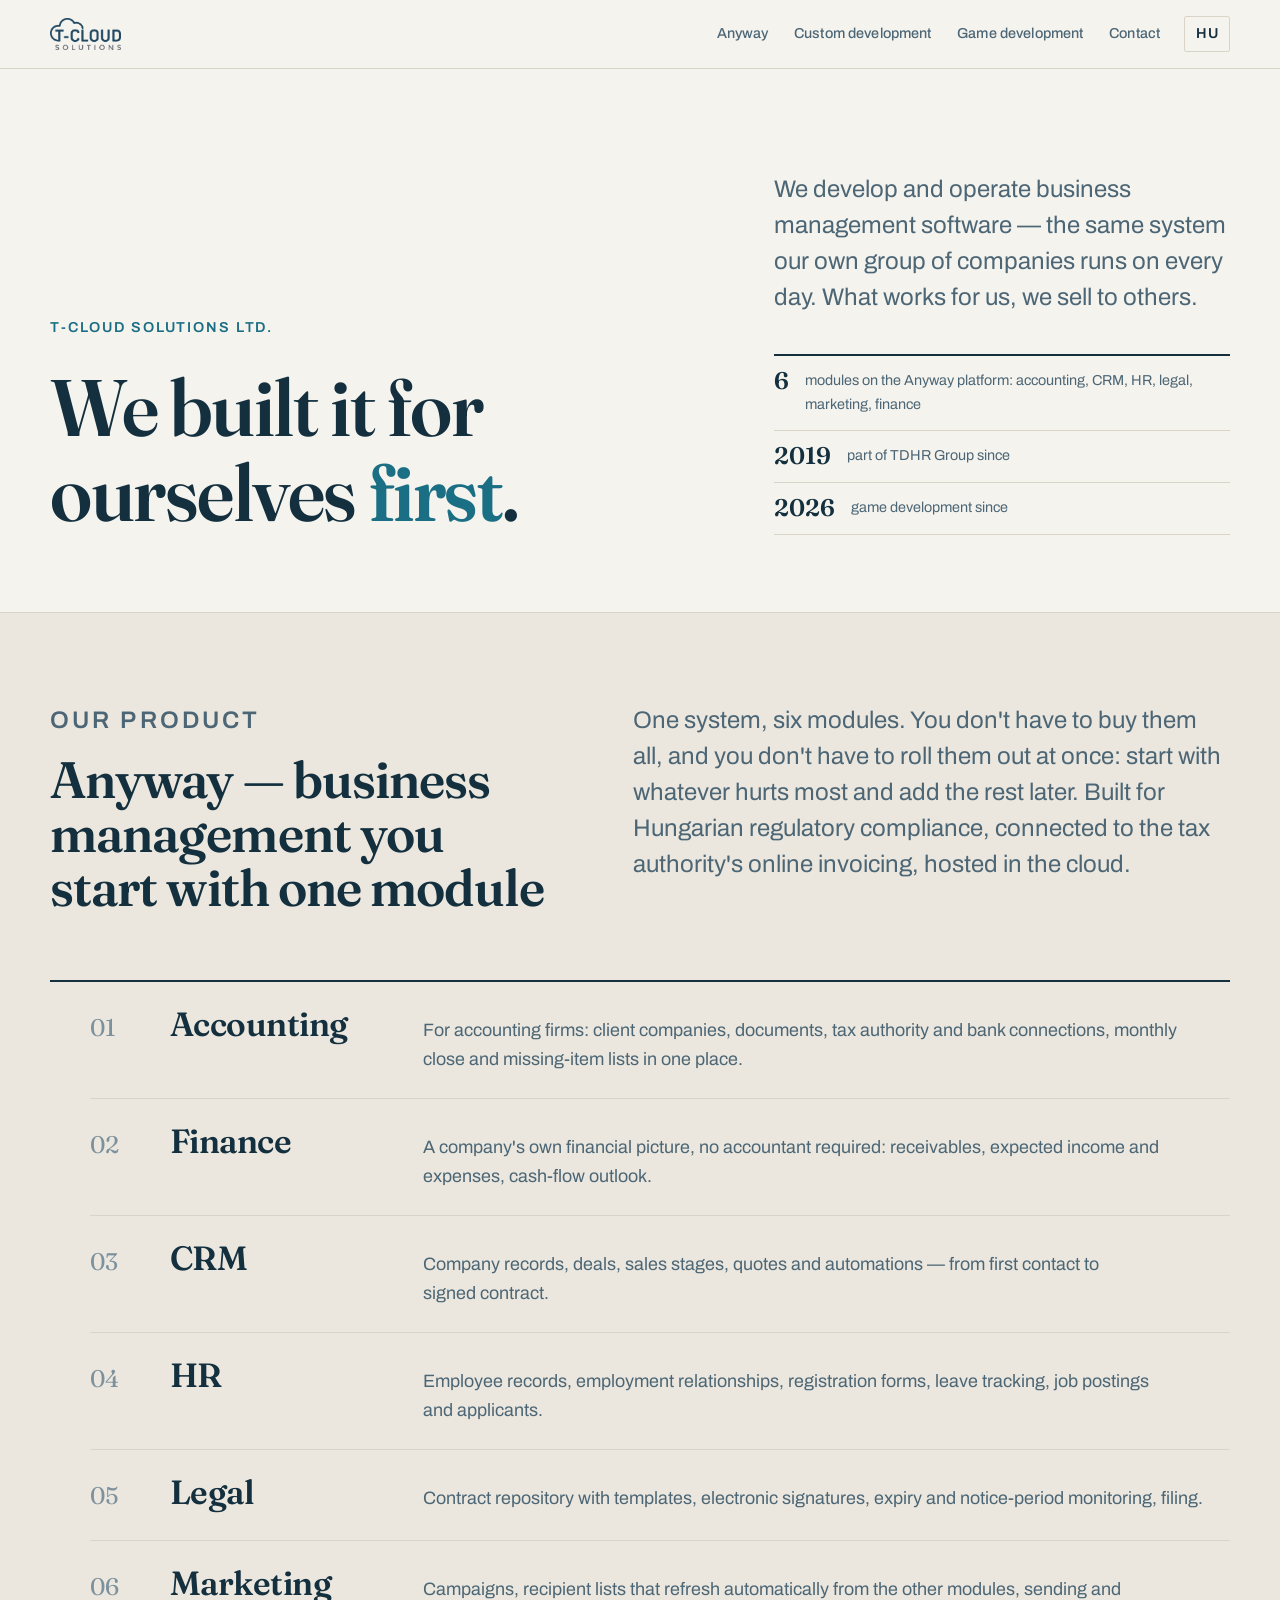
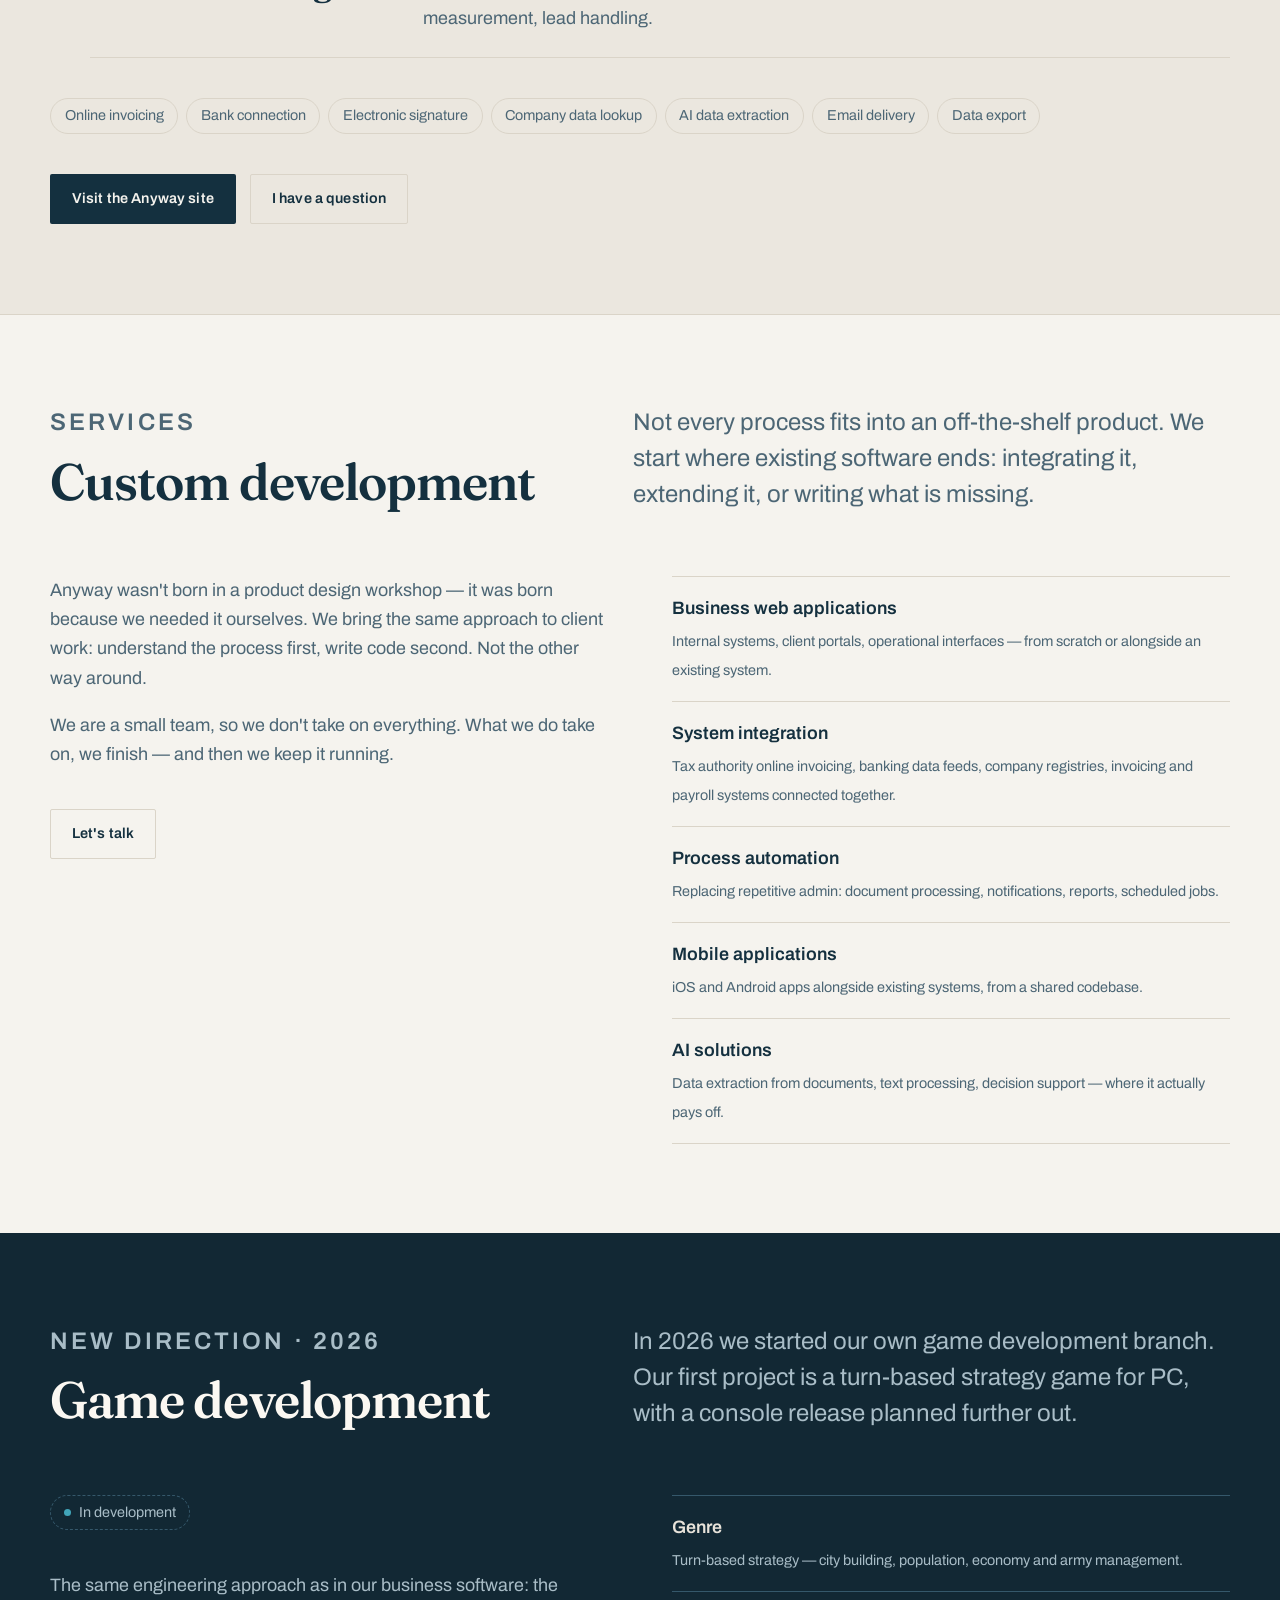
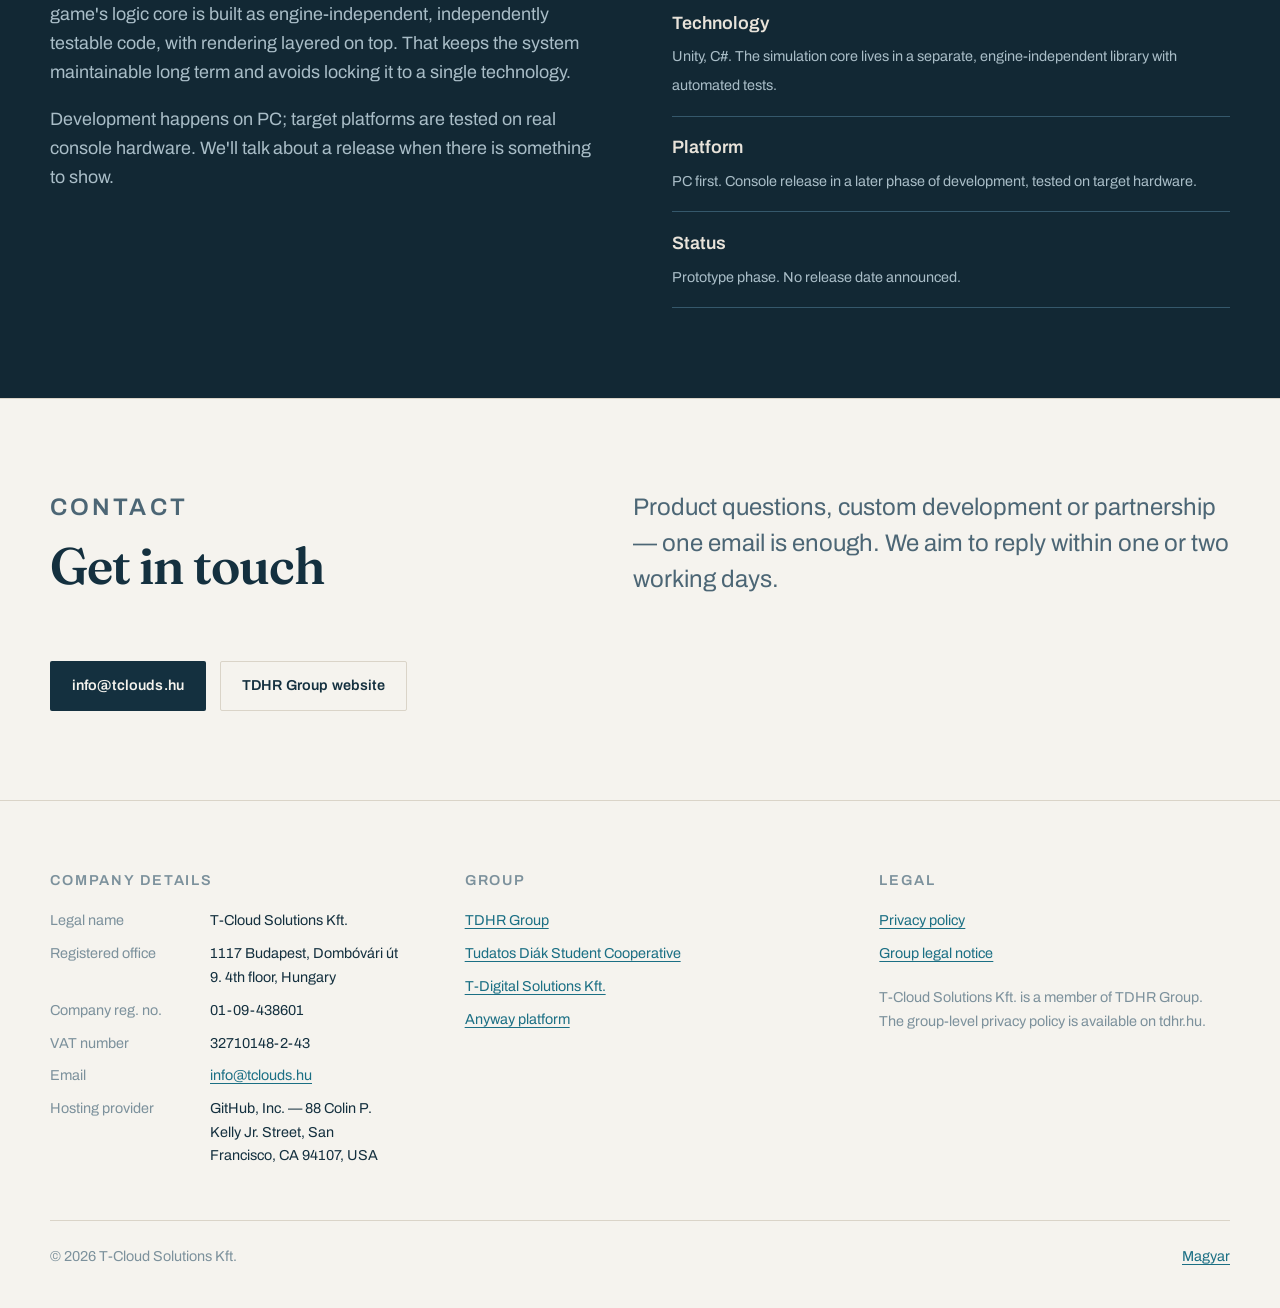
==== en/index.html @ fb80cbec "feat: tclouds.hu — T-Cloud Solutions ketnyelvu bemutatkozo oldal Statikus HU/EN oldal, build es fugg" ====
<!doctype html>
<html lang="en">
<head>
<meta charset="utf-8">
<meta name="viewport" content="width=device-width, initial-scale=1">

<title>T-Cloud Solutions Ltd. — software and game development</title>
<meta name="description" content="Developer and operator of Anyway, a modular business management platform. Custom business software, system integration, and game development since 2026.">

<link rel="canonical" href="https://tclouds.hu/en/">
<link rel="alternate" hreflang="hu" href="https://tclouds.hu/">
<link rel="alternate" hreflang="en" href="https://tclouds.hu/en/">
<link rel="alternate" hreflang="x-default" href="https://tclouds.hu/">

<meta property="og:type" content="website">
<meta property="og:locale" content="en_GB">
<meta property="og:url" content="https://tclouds.hu/en/">
<meta property="og:title" content="T-Cloud Solutions Ltd. — software and game development">
<meta property="og:description" content="Developer and operator of Anyway, a modular business management platform.">
<meta property="og:image" content="https://tclouds.hu/assets/t-cloud.png">
<meta name="twitter:card" content="summary">

<link rel="icon" href="../assets/t-cloud.png">
<meta name="theme-color" content="#14303F">

<link rel="preconnect" href="https://fonts.googleapis.com">
<link rel="preconnect" href="https://fonts.gstatic.com" crossorigin>
<link href="https://fonts.googleapis.com/css2?family=Archivo:wght@400;500;600&family=Fraunces:opsz,wght@9..144,400;9..144,600&display=swap" rel="stylesheet">
<link rel="stylesheet" href="../assets/style.css">

<script type="application/ld+json">
{
  "@context": "https://schema.org",
  "@type": "Organization",
  "name": "T-Cloud Solutions Kft.",
  "url": "https://tclouds.hu/",
  "logo": "https://tclouds.hu/assets/t-cloud.png",
  "description": "Developer and operator of Anyway, a modular business management platform. Custom business software, system integration and game development.",
  "vatID": "32710148-2-43",
  "address": {
    "@type": "PostalAddress",
    "streetAddress": "Dombóvári út 9. 4th floor",
    "addressLocality": "Budapest",
    "postalCode": "1117",
    "addressCountry": "HU"
  },
  "parentOrganization": { "@type": "Organization", "name": "TDHR Group", "url": "https://tdhr.hu/" },
  "makesOffer": [
    { "@type": "Offer", "itemOffered": { "@type": "SoftwareApplication", "name": "Anyway", "applicationCategory": "BusinessApplication", "url": "https://anyway.hu/" } }
  ]
}
</script>
</head>
<body>

<a class="skip" href="#main">Skip to content</a>

<header class="top">
  <div class="shell top__in">
    <a class="mark" href="../" aria-label="T-Cloud Solutions — home">
      <img src="../assets/t-cloud.png" alt="T-Cloud Solutions">
    </a>
    <nav class="nav" aria-label="Main navigation">
      <a href="#anyway">Anyway</a>
      <a href="#custom">Custom development</a>
      <a href="#games">Game development</a>
      <a href="#contact">Contact</a>
    </nav>
    <a class="lang" href="../" hreflang="hu" lang="hu">HU</a>
  </div>
</header>

<main id="main">

  <!-- ---------- hero ---------- -->
  <section class="hero">
    <div class="shell hero__grid">
      <div class="rise">
        <p class="eyebrow">T-Cloud Solutions Ltd.</p>
        <h1>We built it for<br>ourselves <em>first</em>.</h1>
      </div>
      <div class="rise">
        <p class="hero__lead">
          We develop and operate business management software — the same system
          our own group of companies runs on every day. What works for us, we
          sell to others.
        </p>
        <ul class="hero__facts">
          <li><b>6</b><span>modules on the Anyway platform: accounting, CRM, HR, legal, marketing, finance</span></li>
          <li><b>2019</b><span>part of TDHR Group since</span></li>
          <li><b>2026</b><span>game development since</span></li>
        </ul>
      </div>
    </div>
  </section>

  <!-- ---------- Anyway ---------- -->
  <section class="band band--sunk" id="anyway">
    <div class="shell">
      <div class="head">
        <div>
          <p class="tag">Our product</p>
          <h2>Anyway — business management you start with one module</h2>
        </div>
        <p>
          One system, six modules. You don't have to buy them all, and you don't
          have to roll them out at once: start with whatever hurts most and add
          the rest later. Built for Hungarian regulatory compliance, connected to
          the tax authority's online invoicing, hosted in the cloud.
        </p>
      </div>

      <ol class="index" role="list">
        <li class="row">
          <span class="row__no">01</span>
          <h3 class="row__name">Accounting</h3>
          <p class="row__desc">For accounting firms: client companies, documents, tax authority and bank connections, monthly close and missing-item lists in one place.</p>
        </li>
        <li class="row">
          <span class="row__no">02</span>
          <h3 class="row__name">Finance</h3>
          <p class="row__desc">A company's own financial picture, no accountant required: receivables, expected income and expenses, cash-flow outlook.</p>
        </li>
        <li class="row">
          <span class="row__no">03</span>
          <h3 class="row__name">CRM</h3>
          <p class="row__desc">Company records, deals, sales stages, quotes and automations — from first contact to signed contract.</p>
        </li>
        <li class="row">
          <span class="row__no">04</span>
          <h3 class="row__name">HR</h3>
          <p class="row__desc">Employee records, employment relationships, registration forms, leave tracking, job postings and applicants.</p>
        </li>
        <li class="row">
          <span class="row__no">05</span>
          <h3 class="row__name">Legal</h3>
          <p class="row__desc">Contract repository with templates, electronic signatures, expiry and notice-period monitoring, filing.</p>
        </li>
        <li class="row">
          <span class="row__no">06</span>
          <h3 class="row__name">Marketing</h3>
          <p class="row__desc">Campaigns, recipient lists that refresh automatically from the other modules, sending and measurement, lead handling.</p>
        </li>
      </ol>

      <div class="chips" aria-label="Add-ons">
        <span class="chip">Online invoicing</span>
        <span class="chip">Bank connection</span>
        <span class="chip">Electronic signature</span>
        <span class="chip">Company data lookup</span>
        <span class="chip">AI data extraction</span>
        <span class="chip">Email delivery</span>
        <span class="chip">Data export</span>
      </div>

      <div class="acts">
        <a class="btn btn--solid" href="https://anyway.hu/">Visit the Anyway site</a>
        <a class="btn btn--ghost" href="#contact">I have a question</a>
      </div>
    </div>
  </section>

  <!-- ---------- custom development ---------- -->
  <section class="band" id="custom">
    <div class="shell">
      <div class="head">
        <div>
          <p class="tag">Services</p>
          <h2>Custom development</h2>
        </div>
        <p>
          Not every process fits into an off-the-shelf product. We start where
          existing software ends: integrating it, extending it, or writing what
          is missing.
        </p>
      </div>

      <div class="split">
        <div class="prose">
          <p>
            Anyway wasn't born in a product design workshop — it was born because
            we needed it ourselves. We bring the same approach to client work:
            understand the process first, write code second. Not the other way
            around.
          </p>
          <p>
            We are a small team, so we don't take on everything. What we do take
            on, we finish — and then we keep it running.
          </p>
          <div class="acts">
            <a class="btn btn--ghost" href="#contact">Let's talk</a>
          </div>
        </div>

        <ul class="lines" role="list">
          <li>
            <strong>Business web applications</strong>
            <span>Internal systems, client portals, operational interfaces — from scratch or alongside an existing system.</span>
          </li>
          <li>
            <strong>System integration</strong>
            <span>Tax authority online invoicing, banking data feeds, company registries, invoicing and payroll systems connected together.</span>
          </li>
          <li>
            <strong>Process automation</strong>
            <span>Replacing repetitive admin: document processing, notifications, reports, scheduled jobs.</span>
          </li>
          <li>
            <strong>Mobile applications</strong>
            <span>iOS and Android apps alongside existing systems, from a shared codebase.</span>
          </li>
          <li>
            <strong>AI solutions</strong>
            <span>Data extraction from documents, text processing, decision support — where it actually pays off.</span>
          </li>
        </ul>
      </div>
    </div>
  </section>

  <!-- ---------- game development ---------- -->
  <section class="band band--dark" id="games">
    <div class="shell">
      <div class="head">
        <div>
          <p class="tag">New direction &middot; 2026</p>
          <h2>Game development</h2>
        </div>
        <p>
          In 2026 we started our own game development branch. Our first project
          is a turn-based strategy game for PC, with a console release planned
          further out.
        </p>
      </div>

      <div class="split">
        <div class="prose">
          <p class="wip">In development</p>
          <p>
            The same engineering approach as in our business software: the game's
            logic core is built as engine-independent, independently testable
            code, with rendering layered on top. That keeps the system
            maintainable long term and avoids locking it to a single technology.
          </p>
          <p>
            Development happens on PC; target platforms are tested on real console
            hardware. We'll talk about a release when there is something to show.
          </p>
        </div>

        <ul class="lines" role="list">
          <li>
            <strong>Genre</strong>
            <span>Turn-based strategy — city building, population, economy and army management.</span>
          </li>
          <li>
            <strong>Technology</strong>
            <span>Unity, C#. The simulation core lives in a separate, engine-independent library with automated tests.</span>
          </li>
          <li>
            <strong>Platform</strong>
            <span>PC first. Console release in a later phase of development, tested on target hardware.</span>
          </li>
          <li>
            <strong>Status</strong>
            <span>Prototype phase. No release date announced.</span>
          </li>
        </ul>
      </div>
    </div>
  </section>

  <!-- ---------- contact ---------- -->
  <section class="band" id="contact">
    <div class="shell">
      <div class="head">
        <div>
          <p class="tag">Contact</p>
          <h2>Get in touch</h2>
        </div>
        <p>
          Product questions, custom development or partnership — one email is
          enough. We aim to reply within one or two working days.
        </p>
      </div>
      <div class="acts" style="margin-top:0">
        <a class="btn btn--solid" href="mailto:info@tclouds.hu">info@tclouds.hu</a>
        <a class="btn btn--ghost" href="https://tdhr.hu/en">TDHR Group website</a>
      </div>
    </div>
  </section>

</main>

<!-- ---------- footer ---------- -->
<footer class="foot">
  <div class="shell">
    <div class="foot__grid">

      <section>
        <h3>Company details</h3>
        <dl class="dl">
          <div><dt>Legal name</dt><dd>T-Cloud Solutions Kft.</dd></div>
          <div><dt>Registered office</dt><dd>1117 Budapest, Dombóvári út 9. 4th floor, Hungary</dd></div>
          <div><dt>Company reg. no.</dt><dd>01-09-438601</dd></div>
          <div><dt>VAT number</dt><dd>32710148-2-43</dd></div>
          <div><dt>Email</dt><dd><a href="mailto:info@tclouds.hu">info@tclouds.hu</a></dd></div>
          <div><dt>Hosting provider</dt><dd>GitHub, Inc. — 88 Colin P. Kelly Jr. Street, San Francisco, CA 94107, USA</dd></div>
        </dl>
      </section>

      <section>
        <h3>Group</h3>
        <ul class="foot__links" role="list">
          <li><a href="https://tdhr.hu/en">TDHR Group</a></li>
          <li><a href="https://tudatosdiak.hu/">Tudatos Diák Student Cooperative</a></li>
          <li><a href="https://tudatosai.hu/">T-Digital Solutions Kft.</a></li>
          <li><a href="https://anyway.hu/">Anyway platform</a></li>
        </ul>
      </section>

      <section>
        <h3>Legal</h3>
        <ul class="foot__links" role="list">
          <li><a href="https://tdhr.hu/en/adatkezelesi-tajekoztato">Privacy policy</a></li>
          <li><a href="https://tdhr.hu/en/impresszum">Group legal notice</a></li>
        </ul>
        <p style="margin-top:1rem;font-size:var(--step--1);color:var(--ink-faint)">
          T-Cloud Solutions Kft. is a member of TDHR Group. The group-level
          privacy policy is available on tdhr.hu.
        </p>
      </section>

    </div>

    <div class="foot__end">
      <span>&copy; 2026 T-Cloud Solutions Kft.</span>
      <span><a href="../" hreflang="hu" lang="hu">Magyar</a></span>
    </div>
  </div>
</footer>

</body>
</html>
---- assets/style.css ----
/* T-Cloud Solutions Kft. — tclouds.hu
   Egyetlen stíluslap, két nyelvi oldal osztozik rajta. */

/* ---------- tokens ---------- */

:root {
  --paper:        #F5F3EE;
  --paper-sunk:   #EBE7DF;
  --ink:          #14303F;
  --ink-soft:     #4C6675;
  --ink-faint:    #7C919C;
  --rule:         #DAD4C8;
  --accent:       #1B6F84;
  --accent-lift:  #41A5B9;

  --shell: min(1180px, 100% - 2.5rem);

  --step--1: clamp(0.82rem, 0.79rem + 0.14vw, 0.9rem);
  --step-0:  clamp(1rem, 0.96rem + 0.2vw, 1.12rem);
  --step-1:  clamp(1.2rem, 1.1rem + 0.5vw, 1.5rem);
  --step-2:  clamp(1.5rem, 1.3rem + 1vw, 2.1rem);
  --step-3:  clamp(2rem, 1.6rem + 2vw, 3.2rem);
  --step-4:  clamp(2.6rem, 1.8rem + 4vw, 5.2rem);

  --ease: cubic-bezier(0.16, 1, 0.3, 1);
}

@media (prefers-color-scheme: dark) {
  :root {
    --paper:      #0F212C;
    --paper-sunk: #16303F;
    --ink:        #EDE8DF;
    --ink-soft:   #A2B4BD;
    --ink-faint:  #6E848F;
    --rule:       #26414F;
    --accent:     #63BDD0;
    --accent-lift:#41A5B9;
  }
}

*, *::before, *::after { box-sizing: border-box; }

html { -webkit-text-size-adjust: 100%; scroll-behavior: smooth; }
@media (prefers-reduced-motion: reduce) { html { scroll-behavior: auto; } }

body {
  margin: 0;
  background: var(--paper);
  color: var(--ink);
  font-family: 'Archivo', system-ui, sans-serif;
  font-size: var(--step-0);
  line-height: 1.62;
  -webkit-font-smoothing: antialiased;
  text-rendering: optimizeLegibility;
}

h1, h2, h3 {
  font-family: 'Fraunces', Georgia, serif;
  font-variation-settings: 'SOFT' 0, 'WONK' 0;
  font-weight: 600;
  line-height: 1.06;
  letter-spacing: -0.018em;
  margin: 0;
  text-wrap: balance;
}

p { margin: 0; text-wrap: pretty; }

a { color: var(--accent); text-decoration-thickness: 1px; text-underline-offset: 0.22em; }
a:hover { color: var(--ink); }

img { max-width: 100%; height: auto; }

:focus-visible {
  outline: 2px solid var(--accent);
  outline-offset: 3px;
  border-radius: 2px;
}

.shell { width: var(--shell); margin-inline: auto; }

/* Csak képernyőolvasónak */
.sr {
  position: absolute; width: 1px; height: 1px;
  padding: 0; margin: -1px; overflow: hidden;
  clip-path: inset(50%); white-space: nowrap;
}

.skip {
  position: absolute; left: 0.5rem; top: -4rem;
  background: var(--ink); color: var(--paper);
  padding: 0.6rem 1rem; border-radius: 3px; z-index: 50;
  transition: top 0.2s var(--ease);
}
.skip:focus { top: 0.5rem; color: var(--paper); }

/* ---------- fejléc ---------- */

.top {
  position: sticky; top: 0; z-index: 40;
  background: color-mix(in oklab, var(--paper) 88%, transparent);
  backdrop-filter: blur(8px);
  border-bottom: 1px solid var(--rule);
}

.top__in {
  display: flex; align-items: center; gap: 1.5rem;
  min-height: 4.25rem;
}

.mark { display: flex; align-items: center; margin-right: auto; }
.mark img { height: 2rem; width: auto; display: block; }
@media (prefers-color-scheme: dark) {
  /* A logó sötét tintás — világosítjuk, hogy sötét alapon is olvasható legyen. */
  .mark img { filter: brightness(0) invert(0.92); }
}

.nav { display: flex; gap: 1.6rem; align-items: center; }
.nav a {
  color: var(--ink-soft); text-decoration: none;
  font-size: var(--step--1); font-weight: 500;
  letter-spacing: 0.01em;
}
.nav a:hover { color: var(--ink); }
@media (max-width: 780px) { .nav { display: none; } }

.lang {
  font-size: var(--step--1); font-weight: 600;
  color: var(--ink); text-decoration: none;
  border: 1px solid var(--rule); border-radius: 2px;
  padding: 0.34rem 0.68rem; letter-spacing: 0.04em;
}
.lang:hover { border-color: var(--accent); color: var(--accent); }

/* ---------- hero ---------- */

.hero { padding-block: clamp(3.5rem, 8vw, 7.5rem) clamp(3rem, 6vw, 5.5rem); }

.hero__grid {
  display: grid; gap: clamp(2rem, 5vw, 4rem);
  grid-template-columns: minmax(0, 1.45fr) minmax(0, 1fr);
  align-items: end;
}
@media (max-width: 900px) { .hero__grid { grid-template-columns: 1fr; } }

.eyebrow {
  font-size: var(--step--1); font-weight: 600;
  letter-spacing: 0.13em; text-transform: uppercase;
  color: var(--accent); margin-bottom: 1.6rem;
}

.hero h1 { font-size: var(--step-4); }
.hero h1 em {
  font-style: normal;
  font-variation-settings: 'SOFT' 40, 'WONK' 1;
  color: var(--accent);
}

.hero__lead {
  font-size: var(--step-1); color: var(--ink-soft);
  line-height: 1.5; max-width: 34ch;
}

.hero__facts {
  list-style: none; margin: 2.4rem 0 0; padding: 0;
  border-top: 2px solid var(--ink);
}
.hero__facts li {
  display: grid; grid-template-columns: auto 1fr; gap: 1rem;
  padding: 0.85rem 0; border-bottom: 1px solid var(--rule);
  font-size: var(--step--1); color: var(--ink-soft);
}
.hero__facts b {
  font-family: 'Fraunces', Georgia, serif;
  font-size: var(--step-1); font-weight: 600;
  color: var(--ink); line-height: 1;
  font-variant-numeric: tabular-nums;
}

/* ---------- szekciók ---------- */

.band { padding-block: clamp(3.5rem, 7vw, 6.5rem); border-top: 1px solid var(--rule); }
.band--sunk { background: var(--paper-sunk); }

.band--dark {
  background: #122834;
  color: #E8E3DA;
  border-top: none;
}
/* Sötét módban a lap alapja is sötét — a sáv egy árnyalattal följebb marad panel. */
@media (prefers-color-scheme: dark) {
  .band--dark { background: #1B3949; }
}
.band--dark h2, .band--dark h3 { color: #FBF8F2; }
.band--dark a { color: var(--accent-lift); }
.band--dark a:hover { color: #FBF8F2; }

.head {
  display: grid; gap: 1.4rem clamp(2rem, 5vw, 4rem);
  grid-template-columns: minmax(0, 1fr) minmax(0, 1.15fr);
  align-items: start;
  margin-bottom: clamp(2.5rem, 5vw, 4rem);
}
@media (max-width: 860px) { .head { grid-template-columns: 1fr; } }

.head h2 { font-size: var(--step-3); }
.head p { color: var(--ink-soft); font-size: var(--step-1); line-height: 1.5; }
.band--dark .head p { color: #A9BDC7; }

.tag {
  display: inline-block; font-size: var(--step--1);
  font-weight: 600; letter-spacing: 0.13em; text-transform: uppercase;
  color: var(--accent); margin-bottom: 0.9rem;
}

/* ---------- modul-index ---------- */

.index { border-top: 2px solid var(--ink); }
.band--dark .index { border-top-color: #35586B; }

.row {
  display: grid; gap: 0.4rem 1.8rem;
  grid-template-columns: 3.2rem minmax(0, 14rem) minmax(0, 1fr);
  align-items: baseline;
  padding: 1.5rem 0.75rem 1.5rem 0;
  border-bottom: 1px solid var(--rule);
  transition: background-color 0.35s var(--ease), padding-left 0.35s var(--ease);
}
.row:hover { background: color-mix(in oklab, var(--accent) 7%, transparent); padding-left: 0.75rem; }

.row__no {
  font-family: 'Fraunces', Georgia, serif;
  font-size: var(--step-1); font-weight: 400;
  color: var(--ink-faint); font-variant-numeric: tabular-nums;
  transition: color 0.35s var(--ease);
}
.row:hover .row__no { color: var(--accent); }

.row__name {
  font-family: 'Fraunces', Georgia, serif;
  font-size: var(--step-2); font-weight: 600; line-height: 1.1;
  letter-spacing: -0.015em;
}

.row__desc { color: var(--ink-soft); font-size: var(--step-0); }
.band--dark .row__desc { color: #A9BDC7; }

@media (max-width: 760px) {
  .row { grid-template-columns: 2.5rem minmax(0, 1fr); }
  .row__desc { grid-column: 2; }
}

/* ---------- címke-sor (kiegészítők) ---------- */

.chips { display: flex; flex-wrap: wrap; gap: 0.5rem; margin-top: 2.5rem; }
.chip {
  font-size: var(--step--1); color: var(--ink-soft);
  border: 1px solid var(--rule); border-radius: 999px;
  padding: 0.34rem 0.85rem; white-space: nowrap;
}
.band--dark .chip { border-color: #35586B; color: #A9BDC7; }

/* ---------- prózás lista ---------- */

.split {
  display: grid; gap: clamp(2rem, 5vw, 4.5rem);
  grid-template-columns: minmax(0, 1fr) minmax(0, 1fr);
}
@media (max-width: 860px) { .split { grid-template-columns: 1fr; } }

.lines { list-style: none; margin: 0; padding: 0; border-top: 1px solid var(--rule); }
.lines li { padding: 1.05rem 0; border-bottom: 1px solid var(--rule); }
.lines strong { display: block; font-weight: 600; margin-bottom: 0.2rem; }
.lines span { color: var(--ink-soft); font-size: var(--step--1); }
.band--dark .lines { border-top-color: #35586B; }
.band--dark .lines li { border-bottom-color: #35586B; }
.band--dark .lines span { color: #A9BDC7; }

.prose p + p { margin-top: 1.15rem; }
.prose { color: var(--ink-soft); }
.band--dark .prose { color: #A9BDC7; }

/* ---------- gombok ---------- */

.acts { display: flex; flex-wrap: wrap; gap: 0.9rem; margin-top: 2.5rem; }

.btn {
  display: inline-flex; align-items: center; gap: 0.55rem;
  font-size: var(--step--1); font-weight: 600; letter-spacing: 0.01em;
  padding: 0.78rem 1.3rem; border-radius: 2px;
  text-decoration: none; border: 1px solid transparent;
  transition: background-color 0.25s var(--ease), color 0.25s var(--ease), border-color 0.25s var(--ease);
}
.btn--solid { background: var(--ink); color: var(--paper); }
.btn--solid:hover { background: var(--accent); color: #fff; }
.btn--ghost { border-color: var(--rule); color: var(--ink); }
.btn--ghost:hover { border-color: var(--ink); color: var(--ink); }

.band--dark .btn--solid { background: var(--accent-lift); color: #0B1E28; }
.band--dark .btn--solid:hover { background: #FBF8F2; color: #122834; }
.band--dark .btn--ghost { border-color: #35586B; color: #E8E3DA; }
.band--dark .btn--ghost:hover { border-color: #E8E3DA; color: #FBF8F2; }

/* ---------- állapot-jelölő ---------- */

.wip {
  display: inline-flex; align-items: center; gap: 0.5rem;
  font-size: var(--step--1); color: #A9BDC7;
  border: 1px dashed #35586B; border-radius: 999px;
  padding: 0.3rem 0.8rem; margin-bottom: 1.4rem;
}
.wip::before {
  content: ''; width: 0.45rem; height: 0.45rem; border-radius: 50%;
  background: var(--accent-lift); flex: none;
}

/* ---------- lábléc + impresszum ---------- */

.foot { border-top: 1px solid var(--rule); padding-block: clamp(3rem, 6vw, 4.5rem) 2.5rem; }

.foot__grid {
  display: grid; gap: 2.5rem clamp(2rem, 5vw, 4rem);
  grid-template-columns: repeat(auto-fit, minmax(15rem, 1fr));
}

.foot h3 {
  font-family: 'Archivo', sans-serif; font-size: var(--step--1);
  font-weight: 600; letter-spacing: 0.13em; text-transform: uppercase;
  color: var(--ink-faint); margin-bottom: 1rem;
}

.dl { margin: 0; font-size: var(--step--1); }
.dl div { display: grid; grid-template-columns: 9.5rem 1fr; gap: 0.5rem; padding: 0.3rem 0; }
.dl dt { color: var(--ink-faint); }
.dl dd { margin: 0; color: var(--ink); }
@media (max-width: 480px) { .dl div { grid-template-columns: 1fr; gap: 0; } }

.foot__links { list-style: none; margin: 0; padding: 0; font-size: var(--step--1); }
.foot__links li { padding: 0.3rem 0; }

.foot__end {
  margin-top: 3rem; padding-top: 1.5rem; border-top: 1px solid var(--rule);
  display: flex; flex-wrap: wrap; gap: 1rem; justify-content: space-between;
  font-size: var(--step--1); color: var(--ink-faint);
}

/* ---------- belépő animáció ---------- */

@media (prefers-reduced-motion: no-preference) {
  .rise { animation: rise 0.9s var(--ease) both; }
  .rise:nth-child(2) { animation-delay: 0.08s; }
  .rise:nth-child(3) { animation-delay: 0.16s; }
  @keyframes rise {
    from { opacity: 0; transform: translateY(1.1rem); }
    to   { opacity: 1; transform: none; }
  }
}

@media print {
  .top, .acts, .skip { display: none; }
  body { background: #fff; color: #000; }
}
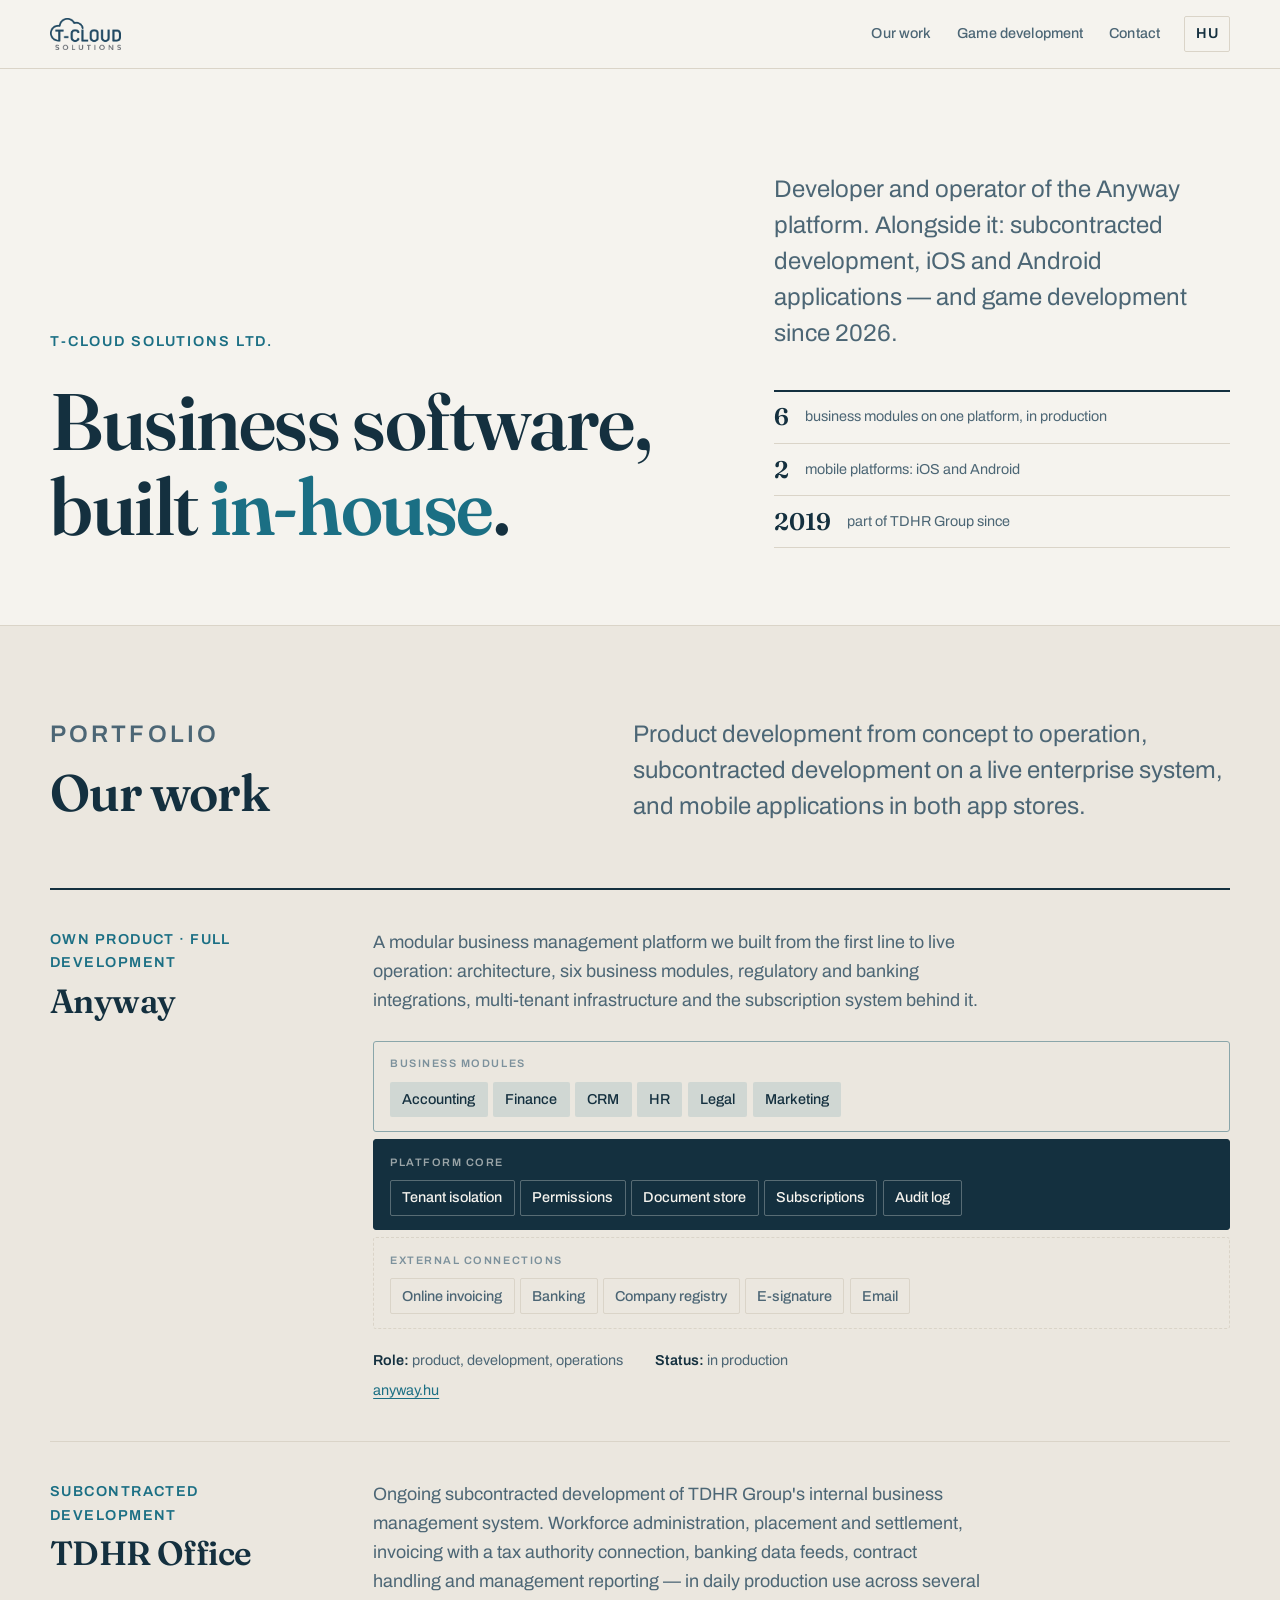
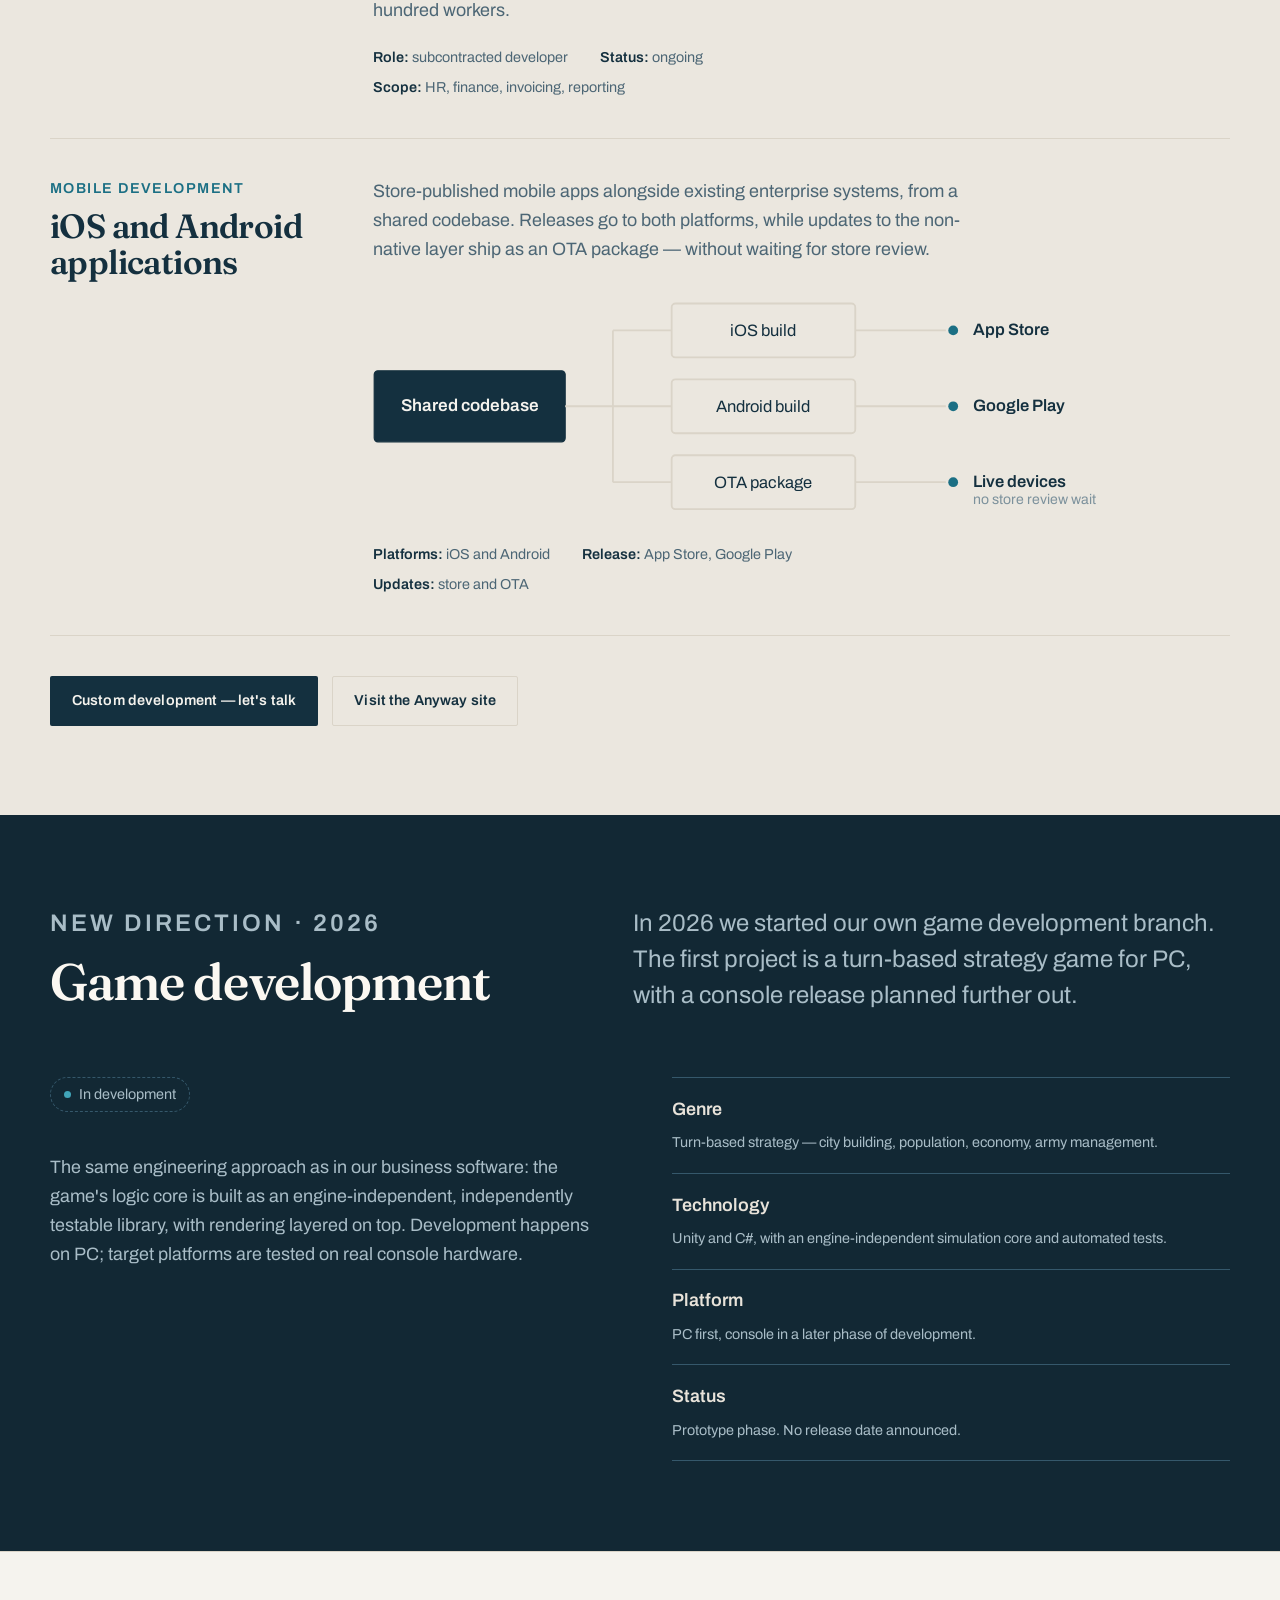
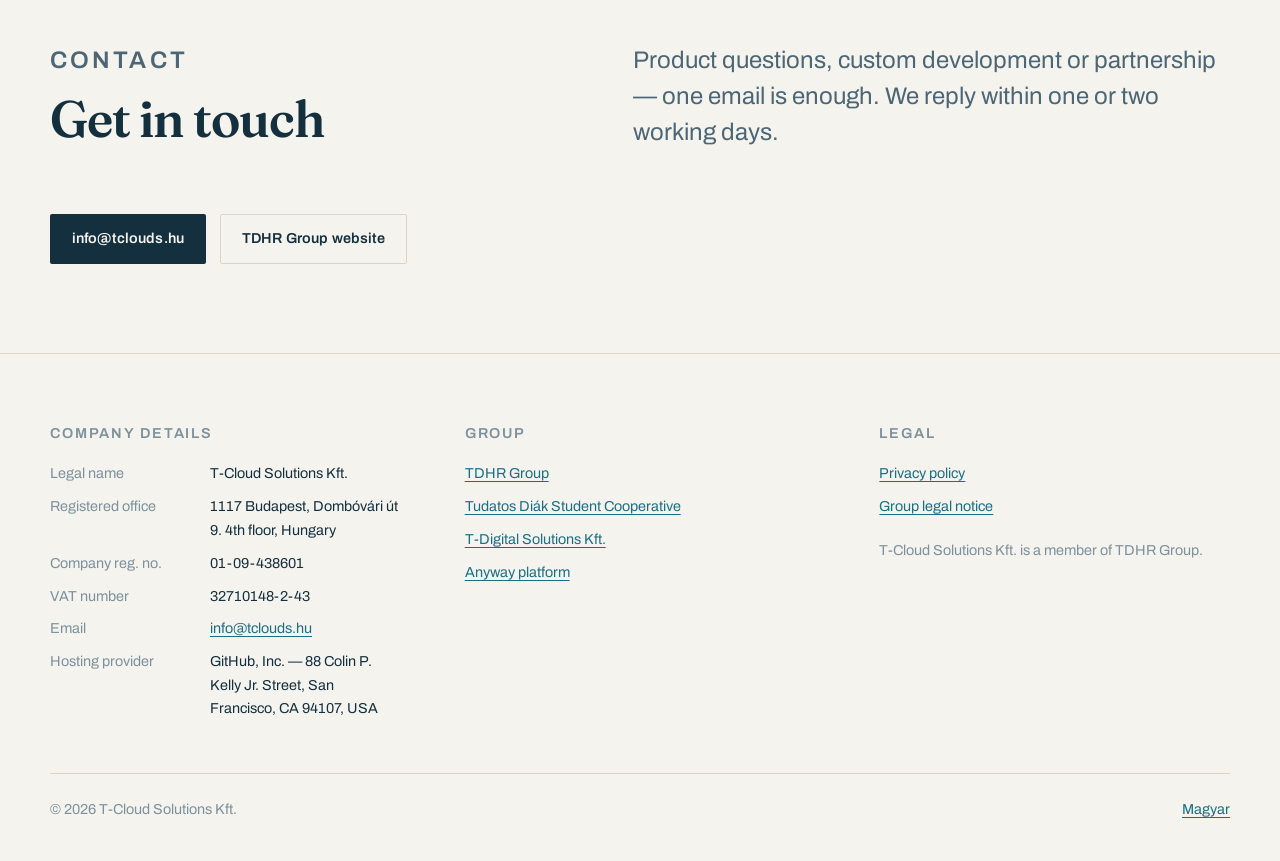
==== commit 7b883090: "refactor(web): portfolio-szerkezet, ket abra, rovidebb szoveg Yilmaz kerese: rovidebb, profibb, abra" ====
--- a/en/index.html
+++ b/en/index.html
@@ -5,7 +5,7 @@
 <meta name="viewport" content="width=device-width, initial-scale=1">
 
 <title>T-Cloud Solutions Ltd. — software and game development</title>
-<meta name="description" content="Developer and operator of Anyway, a modular business management platform. Custom business software, system integration, and game development since 2026.">
+<meta name="description" content="Developer and operator of the Anyway business management platform. Subcontracted software development, iOS and Android apps, and game development since 2026.">
 
 <link rel="canonical" href="https://tclouds.hu/en/">
 <link rel="alternate" hreflang="hu" href="https://tclouds.hu/">
@@ -16,7 +16,7 @@
 <meta property="og:locale" content="en_GB">
 <meta property="og:url" content="https://tclouds.hu/en/">
 <meta property="og:title" content="T-Cloud Solutions Ltd. — software and game development">
-<meta property="og:description" content="Developer and operator of Anyway, a modular business management platform.">
+<meta property="og:description" content="Developer and operator of the Anyway business management platform.">
 <meta property="og:image" content="https://tclouds.hu/assets/t-cloud.png">
 <meta name="twitter:card" content="summary">
 
@@ -35,7 +35,7 @@
   "name": "T-Cloud Solutions Kft.",
   "url": "https://tclouds.hu/",
   "logo": "https://tclouds.hu/assets/t-cloud.png",
-  "description": "Developer and operator of Anyway, a modular business management platform. Custom business software, system integration and game development.",
+  "description": "Developer and operator of the Anyway business management platform. Subcontracted software development, mobile applications and game development.",
   "vatID": "32710148-2-43",
   "address": {
     "@type": "PostalAddress",
@@ -61,8 +61,7 @@
       <img src="../assets/t-cloud.png" alt="T-Cloud Solutions">
     </a>
     <nav class="nav" aria-label="Main navigation">
-      <a href="#anyway">Anyway</a>
-      <a href="#custom">Custom development</a>
+      <a href="#work">Our work</a>
       <a href="#games">Game development</a>
       <a href="#contact">Contact</a>
     </nav>
@@ -77,143 +76,176 @@
     <div class="shell hero__grid">
       <div class="rise">
         <p class="eyebrow">T-Cloud Solutions Ltd.</p>
-        <h1>We built it for<br>ourselves <em>first</em>.</h1>
+        <h1>Business software,<br>built <em>in-house</em>.</h1>
       </div>
       <div class="rise">
         <p class="hero__lead">
-          We develop and operate business management software — the same system
-          our own group of companies runs on every day. What works for us, we
-          sell to others.
+          Developer and operator of the Anyway platform. Alongside it:
+          subcontracted development, iOS and Android applications — and game
+          development since 2026.
         </p>
         <ul class="hero__facts">
-          <li><b>6</b><span>modules on the Anyway platform: accounting, CRM, HR, legal, marketing, finance</span></li>
+          <li><b>6</b><span>business modules on one platform, in production</span></li>
+          <li><b>2</b><span>mobile platforms: iOS and Android</span></li>
           <li><b>2019</b><span>part of TDHR Group since</span></li>
-          <li><b>2026</b><span>game development since</span></li>
         </ul>
       </div>
     </div>
   </section>
 
-  <!-- ---------- Anyway ---------- -->
-  <section class="band band--sunk" id="anyway">
+  <!-- ---------- our work ---------- -->
+  <section class="band band--sunk" id="work">
     <div class="shell">
       <div class="head">
         <div>
-          <p class="tag">Our product</p>
-          <h2>Anyway — business management you start with one module</h2>
+          <p class="tag">Portfolio</p>
+          <h2>Our work</h2>
         </div>
         <p>
-          One system, six modules. You don't have to buy them all, and you don't
-          have to roll them out at once: start with whatever hurts most and add
-          the rest later. Built for Hungarian regulatory compliance, connected to
-          the tax authority's online invoicing, hosted in the cloud.
-        </p>
-      </div>
-
-      <ol class="index" role="list">
-        <li class="row">
-          <span class="row__no">01</span>
-          <h3 class="row__name">Accounting</h3>
-          <p class="row__desc">For accounting firms: client companies, documents, tax authority and bank connections, monthly close and missing-item lists in one place.</p>
-        </li>
-        <li class="row">
-          <span class="row__no">02</span>
-          <h3 class="row__name">Finance</h3>
-          <p class="row__desc">A company's own financial picture, no accountant required: receivables, expected income and expenses, cash-flow outlook.</p>
-        </li>
-        <li class="row">
-          <span class="row__no">03</span>
-          <h3 class="row__name">CRM</h3>
-          <p class="row__desc">Company records, deals, sales stages, quotes and automations — from first contact to signed contract.</p>
-        </li>
-        <li class="row">
-          <span class="row__no">04</span>
-          <h3 class="row__name">HR</h3>
-          <p class="row__desc">Employee records, employment relationships, registration forms, leave tracking, job postings and applicants.</p>
-        </li>
-        <li class="row">
-          <span class="row__no">05</span>
-          <h3 class="row__name">Legal</h3>
-          <p class="row__desc">Contract repository with templates, electronic signatures, expiry and notice-period monitoring, filing.</p>
-        </li>
-        <li class="row">
-          <span class="row__no">06</span>
-          <h3 class="row__name">Marketing</h3>
-          <p class="row__desc">Campaigns, recipient lists that refresh automatically from the other modules, sending and measurement, lead handling.</p>
-        </li>
-      </ol>
-
-      <div class="chips" aria-label="Add-ons">
-        <span class="chip">Online invoicing</span>
-        <span class="chip">Bank connection</span>
-        <span class="chip">Electronic signature</span>
-        <span class="chip">Company data lookup</span>
-        <span class="chip">AI data extraction</span>
-        <span class="chip">Email delivery</span>
-        <span class="chip">Data export</span>
+          Product development from concept to operation, subcontracted
+          development on a live enterprise system, and mobile applications in
+          both app stores.
+        </p>
+      </div>
+
+      <div class="work">
+
+        <!-- Anyway -->
+        <article class="item">
+          <div>
+            <p class="item__role">Own product · full development</p>
+            <h3>Anyway</h3>
+          </div>
+          <div class="item__body">
+            <p>
+              A modular business management platform we built from the first line
+              to live operation: architecture, six business modules, regulatory
+              and banking integrations, multi-tenant infrastructure and the
+              subscription system behind it.
+            </p>
+
+            <figure class="stack" aria-label="Layers of the Anyway platform">
+              <div class="stack__layer stack__layer--top">
+                <span class="stack__cap">Business modules</span>
+                <div class="stack__cells">
+                  <span class="stack__cell">Accounting</span>
+                  <span class="stack__cell">Finance</span>
+                  <span class="stack__cell">CRM</span>
+                  <span class="stack__cell">HR</span>
+                  <span class="stack__cell">Legal</span>
+                  <span class="stack__cell">Marketing</span>
+                </div>
+              </div>
+              <div class="stack__layer stack__layer--core">
+                <span class="stack__cap">Platform core</span>
+                <div class="stack__cells">
+                  <span class="stack__cell">Tenant isolation</span>
+                  <span class="stack__cell">Permissions</span>
+                  <span class="stack__cell">Document store</span>
+                  <span class="stack__cell">Subscriptions</span>
+                  <span class="stack__cell">Audit log</span>
+                </div>
+              </div>
+              <div class="stack__layer stack__layer--edge">
+                <span class="stack__cap">External connections</span>
+                <div class="stack__cells">
+                  <span class="stack__cell">Online invoicing</span>
+                  <span class="stack__cell">Banking</span>
+                  <span class="stack__cell">Company registry</span>
+                  <span class="stack__cell">E-signature</span>
+                  <span class="stack__cell">Email</span>
+                </div>
+              </div>
+            </figure>
+
+            <p class="meta">
+              <span><b>Role:</b> product, development, operations</span>
+              <span><b>Status:</b> in production</span>
+              <span><a href="https://anyway.hu/">anyway.hu</a></span>
+            </p>
+          </div>
+        </article>
+
+        <!-- TDHR Office -->
+        <article class="item">
+          <div>
+            <p class="item__role">Subcontracted development</p>
+            <h3>TDHR Office</h3>
+          </div>
+          <div class="item__body">
+            <p>
+              Ongoing subcontracted development of TDHR Group's internal business
+              management system. Workforce administration, placement and
+              settlement, invoicing with a tax authority connection, banking data
+              feeds, contract handling and management reporting — in daily
+              production use across several hundred workers.
+            </p>
+            <p class="meta">
+              <span><b>Role:</b> subcontracted developer</span>
+              <span><b>Status:</b> ongoing</span>
+              <span><b>Scope:</b> HR, finance, invoicing, reporting</span>
+            </p>
+          </div>
+        </article>
+
+        <!-- Mobile -->
+        <article class="item">
+          <div>
+            <p class="item__role">Mobile development</p>
+            <h3>iOS and Android applications</h3>
+          </div>
+          <div class="item__body">
+            <p>
+              Store-published mobile apps alongside existing enterprise systems,
+              from a shared codebase. Releases go to both platforms, while updates
+              to the non-native layer ship as an OTA package — without waiting for
+              store review.
+            </p>
+
+            <div class="flow-wrap">
+            <svg class="flow" viewBox="0 0 700 190" role="img" aria-labelledby="flowT flowD">
+              <title id="flowT">Mobile release pipeline</title>
+              <desc id="flowD">Three branches leave a shared codebase: an iOS build to the App Store, an Android build to Google Play, and an OTA package straight to live devices.</desc>
+
+              <rect class="flow-box flow-box--ink" x="1" y="66" width="156" height="58" rx="3"/>
+              <text class="flow-on-ink" x="79" y="95" text-anchor="middle" dominant-baseline="middle" font-size="14" font-weight="600">Shared codebase</text>
+
+              <path class="flow-line" d="M157 95 H196 M196 33 V157 M196 33 H244 M196 95 H244 M196 157 H244" stroke-width="1.5"/>
+
+              <rect class="flow-box" x="244" y="11" width="150" height="44" rx="3" stroke-width="1.5"/>
+              <text x="319" y="34" text-anchor="middle" dominant-baseline="middle" font-size="13.5">iOS build</text>
+
+              <rect class="flow-box" x="244" y="73" width="150" height="44" rx="3" stroke-width="1.5"/>
+              <text x="319" y="96" text-anchor="middle" dominant-baseline="middle" font-size="13.5">Android build</text>
+
+              <rect class="flow-box" x="244" y="135" width="150" height="44" rx="3" stroke-width="1.5"/>
+              <text x="319" y="158" text-anchor="middle" dominant-baseline="middle" font-size="13.5">OTA package</text>
+
+              <path class="flow-line" d="M394 33 H468 M394 95 H468 M394 157 H468" stroke-width="1.5"/>
+              <circle class="flow-dot" cx="474" cy="33" r="4"/>
+              <circle class="flow-dot" cx="474" cy="95" r="4"/>
+              <circle class="flow-dot" cx="474" cy="157" r="4"/>
+
+              <text x="490" y="33" dominant-baseline="middle" font-size="13.5" font-weight="600">App Store</text>
+              <text x="490" y="95" dominant-baseline="middle" font-size="13.5" font-weight="600">Google Play</text>
+              <text x="490" y="157" dominant-baseline="middle" font-size="13.5" font-weight="600">Live devices</text>
+              <text class="flow-dim" x="490" y="172" dominant-baseline="middle" font-size="11.5">no store review wait</text>
+            </svg>
+            </div>
+
+            <p class="meta">
+              <span><b>Platforms:</b> iOS and Android</span>
+              <span><b>Release:</b> App Store, Google Play</span>
+              <span><b>Updates:</b> store and OTA</span>
+            </p>
+          </div>
+        </article>
+
       </div>
 
       <div class="acts">
-        <a class="btn btn--solid" href="https://anyway.hu/">Visit the Anyway site</a>
-        <a class="btn btn--ghost" href="#contact">I have a question</a>
-      </div>
-    </div>
-  </section>
-
-  <!-- ---------- custom development ---------- -->
-  <section class="band" id="custom">
-    <div class="shell">
-      <div class="head">
-        <div>
-          <p class="tag">Services</p>
-          <h2>Custom development</h2>
-        </div>
-        <p>
-          Not every process fits into an off-the-shelf product. We start where
-          existing software ends: integrating it, extending it, or writing what
-          is missing.
-        </p>
-      </div>
-
-      <div class="split">
-        <div class="prose">
-          <p>
-            Anyway wasn't born in a product design workshop — it was born because
-            we needed it ourselves. We bring the same approach to client work:
-            understand the process first, write code second. Not the other way
-            around.
-          </p>
-          <p>
-            We are a small team, so we don't take on everything. What we do take
-            on, we finish — and then we keep it running.
-          </p>
-          <div class="acts">
-            <a class="btn btn--ghost" href="#contact">Let's talk</a>
-          </div>
-        </div>
-
-        <ul class="lines" role="list">
-          <li>
-            <strong>Business web applications</strong>
-            <span>Internal systems, client portals, operational interfaces — from scratch or alongside an existing system.</span>
-          </li>
-          <li>
-            <strong>System integration</strong>
-            <span>Tax authority online invoicing, banking data feeds, company registries, invoicing and payroll systems connected together.</span>
-          </li>
-          <li>
-            <strong>Process automation</strong>
-            <span>Replacing repetitive admin: document processing, notifications, reports, scheduled jobs.</span>
-          </li>
-          <li>
-            <strong>Mobile applications</strong>
-            <span>iOS and Android apps alongside existing systems, from a shared codebase.</span>
-          </li>
-          <li>
-            <strong>AI solutions</strong>
-            <span>Data extraction from documents, text processing, decision support — where it actually pays off.</span>
-          </li>
-        </ul>
+        <a class="btn btn--solid" href="#contact">Custom development — let's talk</a>
+        <a class="btn btn--ghost" href="https://anyway.hu/">Visit the Anyway site</a>
       </div>
     </div>
   </section>
@@ -227,7 +259,7 @@
           <h2>Game development</h2>
         </div>
         <p>
-          In 2026 we started our own game development branch. Our first project
+          In 2026 we started our own game development branch. The first project
           is a turn-based strategy game for PC, with a console release planned
           further out.
         </p>
@@ -238,33 +270,17 @@
           <p class="wip">In development</p>
           <p>
             The same engineering approach as in our business software: the game's
-            logic core is built as engine-independent, independently testable
-            code, with rendering layered on top. That keeps the system
-            maintainable long term and avoids locking it to a single technology.
-          </p>
-          <p>
-            Development happens on PC; target platforms are tested on real console
-            hardware. We'll talk about a release when there is something to show.
+            logic core is built as an engine-independent, independently testable
+            library, with rendering layered on top. Development happens on PC;
+            target platforms are tested on real console hardware.
           </p>
         </div>
 
         <ul class="lines" role="list">
-          <li>
-            <strong>Genre</strong>
-            <span>Turn-based strategy — city building, population, economy and army management.</span>
-          </li>
-          <li>
-            <strong>Technology</strong>
-            <span>Unity, C#. The simulation core lives in a separate, engine-independent library with automated tests.</span>
-          </li>
-          <li>
-            <strong>Platform</strong>
-            <span>PC first. Console release in a later phase of development, tested on target hardware.</span>
-          </li>
-          <li>
-            <strong>Status</strong>
-            <span>Prototype phase. No release date announced.</span>
-          </li>
+          <li><strong>Genre</strong><span>Turn-based strategy — city building, population, economy, army management.</span></li>
+          <li><strong>Technology</strong><span>Unity and C#, with an engine-independent simulation core and automated tests.</span></li>
+          <li><strong>Platform</strong><span>PC first, console in a later phase of development.</span></li>
+          <li><strong>Status</strong><span>Prototype phase. No release date announced.</span></li>
         </ul>
       </div>
     </div>
@@ -280,7 +296,7 @@
         </div>
         <p>
           Product questions, custom development or partnership — one email is
-          enough. We aim to reply within one or two working days.
+          enough. We reply within one or two working days.
         </p>
       </div>
       <div class="acts" style="margin-top:0">
@@ -326,8 +342,7 @@
           <li><a href="https://tdhr.hu/en/impresszum">Group legal notice</a></li>
         </ul>
         <p style="margin-top:1rem;font-size:var(--step--1);color:var(--ink-faint)">
-          T-Cloud Solutions Kft. is a member of TDHR Group. The group-level
-          privacy policy is available on tdhr.hu.
+          T-Cloud Solutions Kft. is a member of TDHR Group.
         </p>
       </section>
 
--- a/assets/style.css
+++ b/assets/style.css
@@ -12,6 +12,11 @@
   --rule:         #DAD4C8;
   --accent:       #1B6F84;
   --accent-lift:  #41A5B9;
+
+  /* Tömör felület ábrákhoz. Sötét módban NEM az --ink inverze: az ott
+     világos lenne, és a mag-réteg lenne a lap legfényesebb eleme. */
+  --solid-bg:     #14303F;
+  --solid-fg:     #F5F3EE;
 
   --shell: min(1180px, 100% - 2.5rem);
 
@@ -35,6 +40,8 @@
     --rule:       #26414F;
     --accent:     #63BDD0;
     --accent-lift:#41A5B9;
+    --solid-bg:   #24485C;
+    --solid-fg:   #F1EDE5;
   }
 }
 
@@ -65,6 +72,7 @@
 }
 
 p { margin: 0; text-wrap: pretty; }
+figure { margin: 0; }
 
 a { color: var(--accent); text-decoration-thickness: 1px; text-underline-offset: 0.22em; }
 a:hover { color: var(--ink); }
@@ -212,53 +220,6 @@
   font-weight: 600; letter-spacing: 0.13em; text-transform: uppercase;
   color: var(--accent); margin-bottom: 0.9rem;
 }
-
-/* ---------- modul-index ---------- */
-
-.index { border-top: 2px solid var(--ink); }
-.band--dark .index { border-top-color: #35586B; }
-
-.row {
-  display: grid; gap: 0.4rem 1.8rem;
-  grid-template-columns: 3.2rem minmax(0, 14rem) minmax(0, 1fr);
-  align-items: baseline;
-  padding: 1.5rem 0.75rem 1.5rem 0;
-  border-bottom: 1px solid var(--rule);
-  transition: background-color 0.35s var(--ease), padding-left 0.35s var(--ease);
-}
-.row:hover { background: color-mix(in oklab, var(--accent) 7%, transparent); padding-left: 0.75rem; }
-
-.row__no {
-  font-family: 'Fraunces', Georgia, serif;
-  font-size: var(--step-1); font-weight: 400;
-  color: var(--ink-faint); font-variant-numeric: tabular-nums;
-  transition: color 0.35s var(--ease);
-}
-.row:hover .row__no { color: var(--accent); }
-
-.row__name {
-  font-family: 'Fraunces', Georgia, serif;
-  font-size: var(--step-2); font-weight: 600; line-height: 1.1;
-  letter-spacing: -0.015em;
-}
-
-.row__desc { color: var(--ink-soft); font-size: var(--step-0); }
-.band--dark .row__desc { color: #A9BDC7; }
-
-@media (max-width: 760px) {
-  .row { grid-template-columns: 2.5rem minmax(0, 1fr); }
-  .row__desc { grid-column: 2; }
-}
-
-/* ---------- címke-sor (kiegészítők) ---------- */
-
-.chips { display: flex; flex-wrap: wrap; gap: 0.5rem; margin-top: 2.5rem; }
-.chip {
-  font-size: var(--step--1); color: var(--ink-soft);
-  border: 1px solid var(--rule); border-radius: 999px;
-  padding: 0.34rem 0.85rem; white-space: nowrap;
-}
-.band--dark .chip { border-color: #35586B; color: #A9BDC7; }
 
 /* ---------- prózás lista ---------- */
 
@@ -313,6 +274,87 @@
   content: ''; width: 0.45rem; height: 0.45rem; border-radius: 50%;
   background: var(--accent-lift); flex: none;
 }
+
+/* ---------- portfólió-tételek ---------- */
+
+.work { border-top: 2px solid var(--ink); }
+
+.item {
+  display: grid; gap: 0.6rem clamp(1.5rem, 4vw, 3.5rem);
+  grid-template-columns: minmax(0, 17rem) minmax(0, 1fr);
+  padding: clamp(1.8rem, 3vw, 2.6rem) 0;
+  border-bottom: 1px solid var(--rule);
+}
+@media (max-width: 820px) { .item { grid-template-columns: 1fr; } }
+
+/* 🪤 A grid-elem alapértelmezett `min-width: auto`-ja megtiltja a zsugorodást a
+   tartalom alá — enélkül a 520px-es ábra az EGÉSZ lapot túlcsordítja ahelyett,
+   hogy a saját görgetősávjában csúszna. */
+.item > * { min-width: 0; }
+
+.item h3 { font-size: var(--step-2); }
+
+.item__role {
+  font-size: var(--step--1); font-weight: 600;
+  letter-spacing: 0.1em; text-transform: uppercase;
+  color: var(--accent); margin-bottom: 0.55rem;
+}
+
+.item__body > p { color: var(--ink-soft); max-width: 62ch; }
+.item__body > * + * { margin-top: 1.3rem; }
+
+.meta {
+  display: flex; flex-wrap: wrap; gap: 0.4rem 2rem;
+  font-size: var(--step--1); color: var(--ink-faint);
+}
+.meta b { color: var(--ink); font-weight: 600; }
+
+/* ---------- réteg-ábra ---------- */
+
+.stack { display: grid; gap: 0.45rem; margin-top: 1.6rem; }
+
+.stack__layer {
+  border: 1px solid var(--rule); border-radius: 3px;
+  padding: 0.85rem 1rem;
+  display: grid; gap: 0.55rem;
+}
+
+.stack__cap {
+  font-size: 0.68rem; font-weight: 600;
+  letter-spacing: 0.14em; text-transform: uppercase;
+  color: var(--ink-faint);
+}
+
+.stack__cells { display: flex; flex-wrap: wrap; gap: 0.35rem; }
+
+.stack__cell {
+  font-size: var(--step--1); font-weight: 500;
+  border-radius: 2px; padding: 0.32rem 0.7rem;
+  border: 1px solid transparent; white-space: nowrap;
+}
+
+/* rétegenkénti hangsúly = információs hierarchia */
+.stack__layer--top    { border-color: color-mix(in oklab, var(--accent) 45%, var(--rule)); }
+.stack__layer--top    .stack__cell { background: color-mix(in oklab, var(--accent) 13%, transparent); color: var(--ink); }
+.stack__layer--core   { background: var(--solid-bg); border-color: var(--solid-bg); }
+.stack__layer--core   .stack__cap { color: color-mix(in oklab, var(--solid-fg) 60%, transparent); }
+.stack__layer--core   .stack__cell { color: var(--solid-fg); border-color: color-mix(in oklab, var(--solid-fg) 30%, transparent); }
+.stack__layer--edge   { border-style: dashed; }
+.stack__layer--edge   .stack__cell { color: var(--ink-soft); border-color: var(--rule); }
+
+/* ---------- folyamat-ábra ---------- */
+
+/* Keskeny képernyőn az ábra SAJÁT görgetősávot kap. Szélességre skálázva a
+   13,5px-es feliratok 6px-re esnének — inkább csússzon, mint hogy ne látszódjon. */
+.flow-wrap { margin-top: 1.6rem; overflow-x: auto; overscroll-behavior-x: contain; }
+.flow { display: block; width: 100%; min-width: 520px; height: auto; }
+.flow text { font-family: 'Archivo', sans-serif; fill: var(--ink); }
+.flow .flow-dim { fill: var(--ink-faint); }
+.flow .flow-box { fill: none; stroke: var(--rule); }
+.flow .flow-box--ink { fill: var(--solid-bg); stroke: var(--solid-bg); }
+.flow .flow-on-ink { fill: var(--solid-fg); }
+.flow .flow-line { stroke: var(--rule); fill: none; }
+.flow .flow-dot { fill: var(--accent); }
 
 /* ---------- lábléc + impresszum ---------- */
 
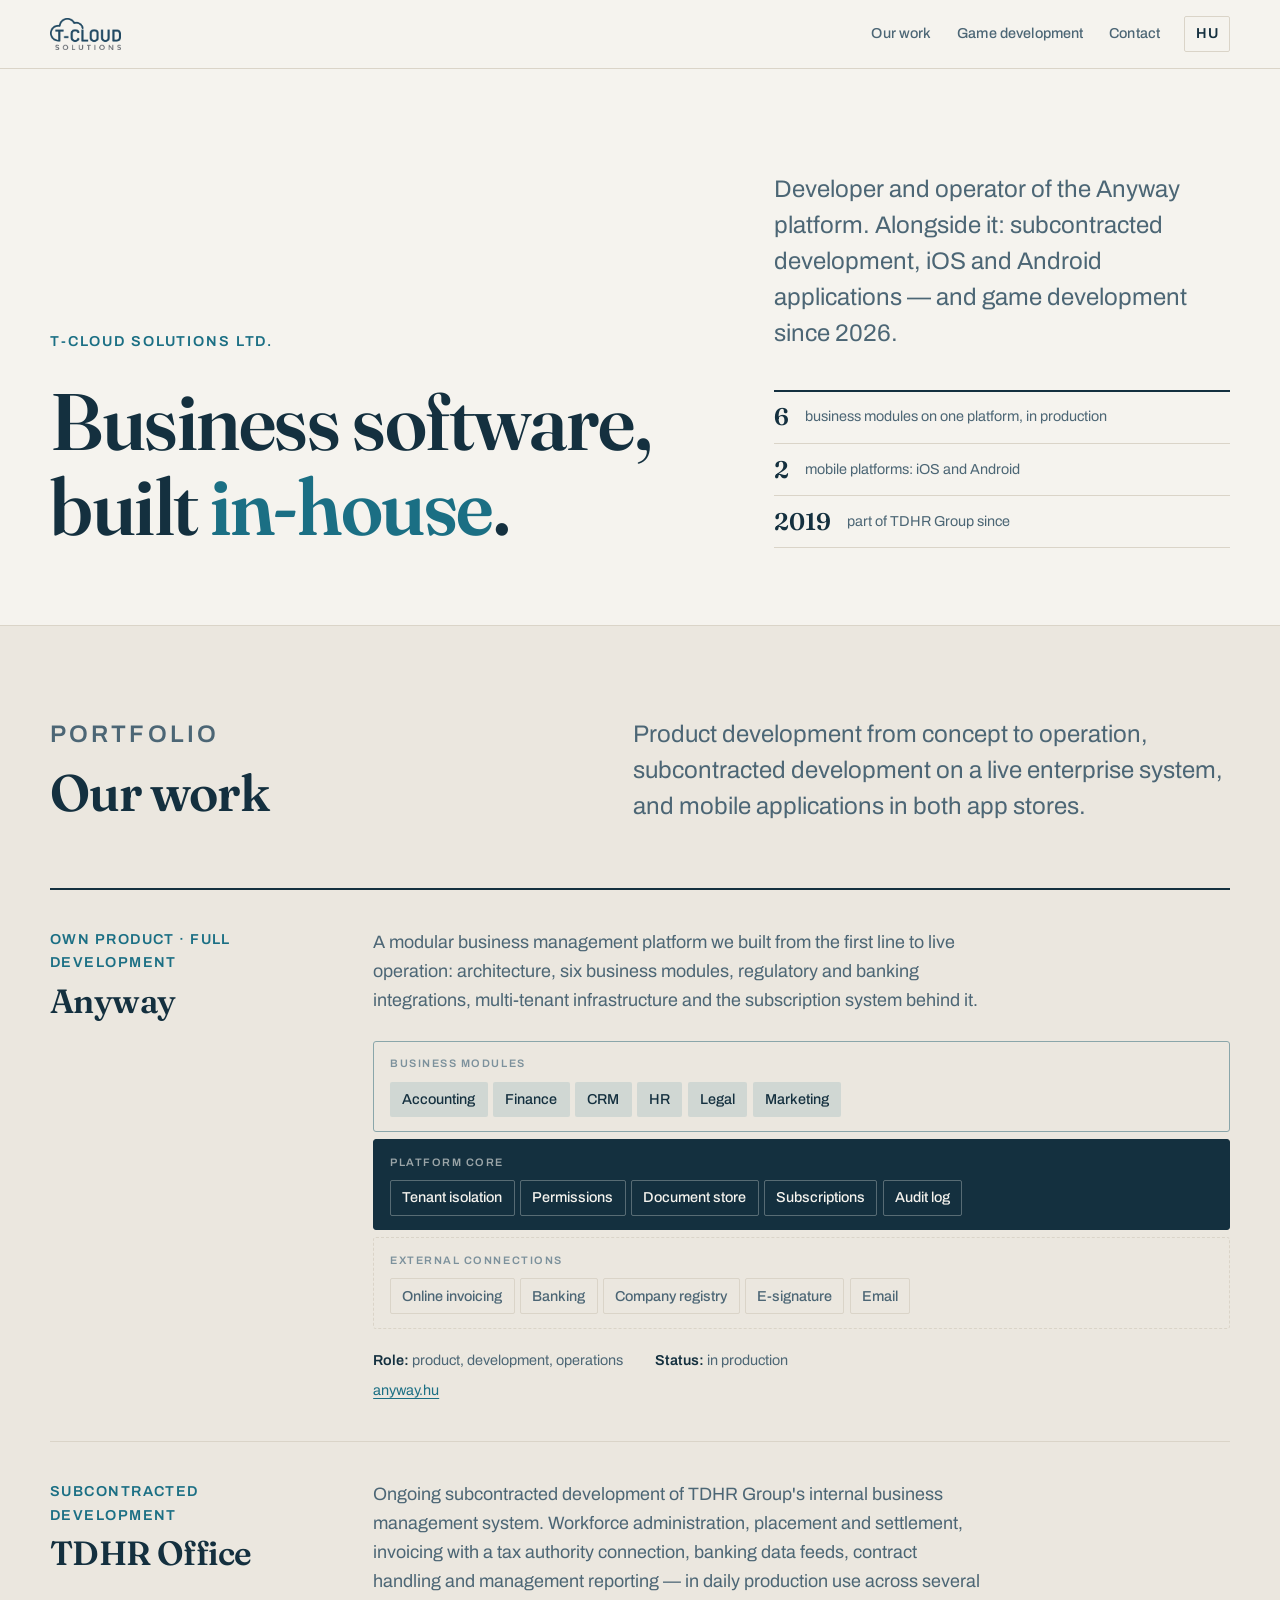
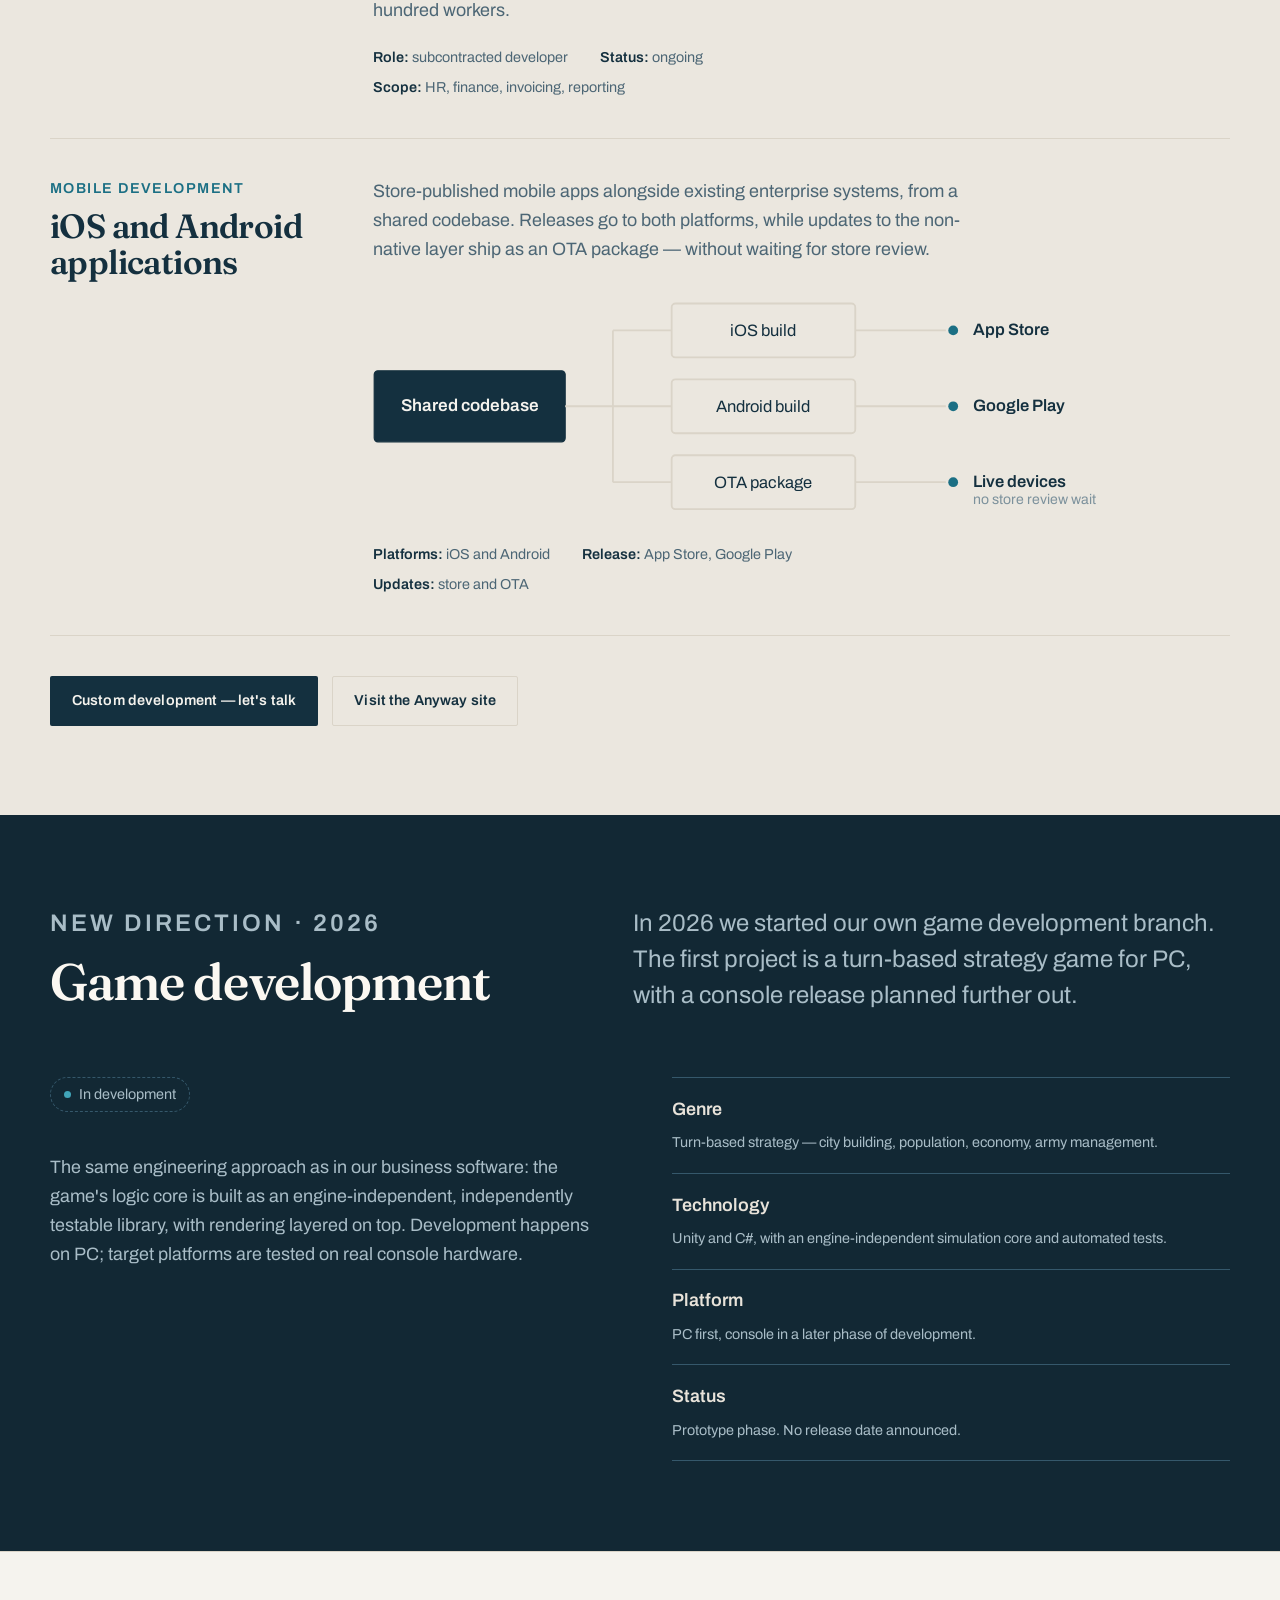
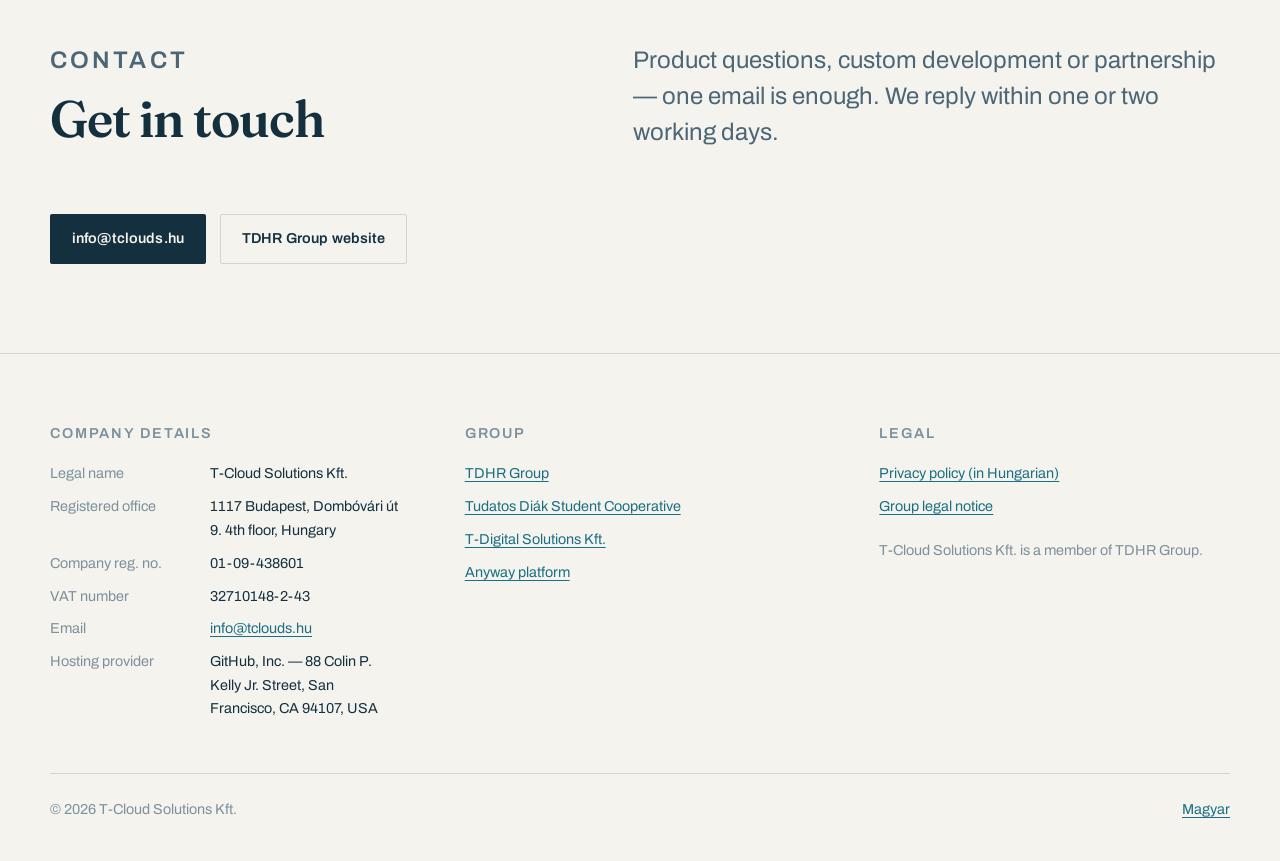
==== commit 9f2ad407: "fix(web): adatkezelési link a T-Cloud saját tájékoztatójára (anyway.hu) A tdhr.hu saját tájékoztatój" ====
--- a/en/index.html
+++ b/en/index.html
@@ -338,7 +338,7 @@
       <section>
         <h3>Legal</h3>
         <ul class="foot__links" role="list">
-          <li><a href="https://tdhr.hu/en/adatkezelesi-tajekoztato">Privacy policy</a></li>
+          <li><a href="https://anyway.hu/adatkezelesi-tajekoztato" hreflang="hu">Privacy policy (in Hungarian)</a></li>
           <li><a href="https://tdhr.hu/en/impresszum">Group legal notice</a></li>
         </ul>
         <p style="margin-top:1rem;font-size:var(--step--1);color:var(--ink-faint)">
